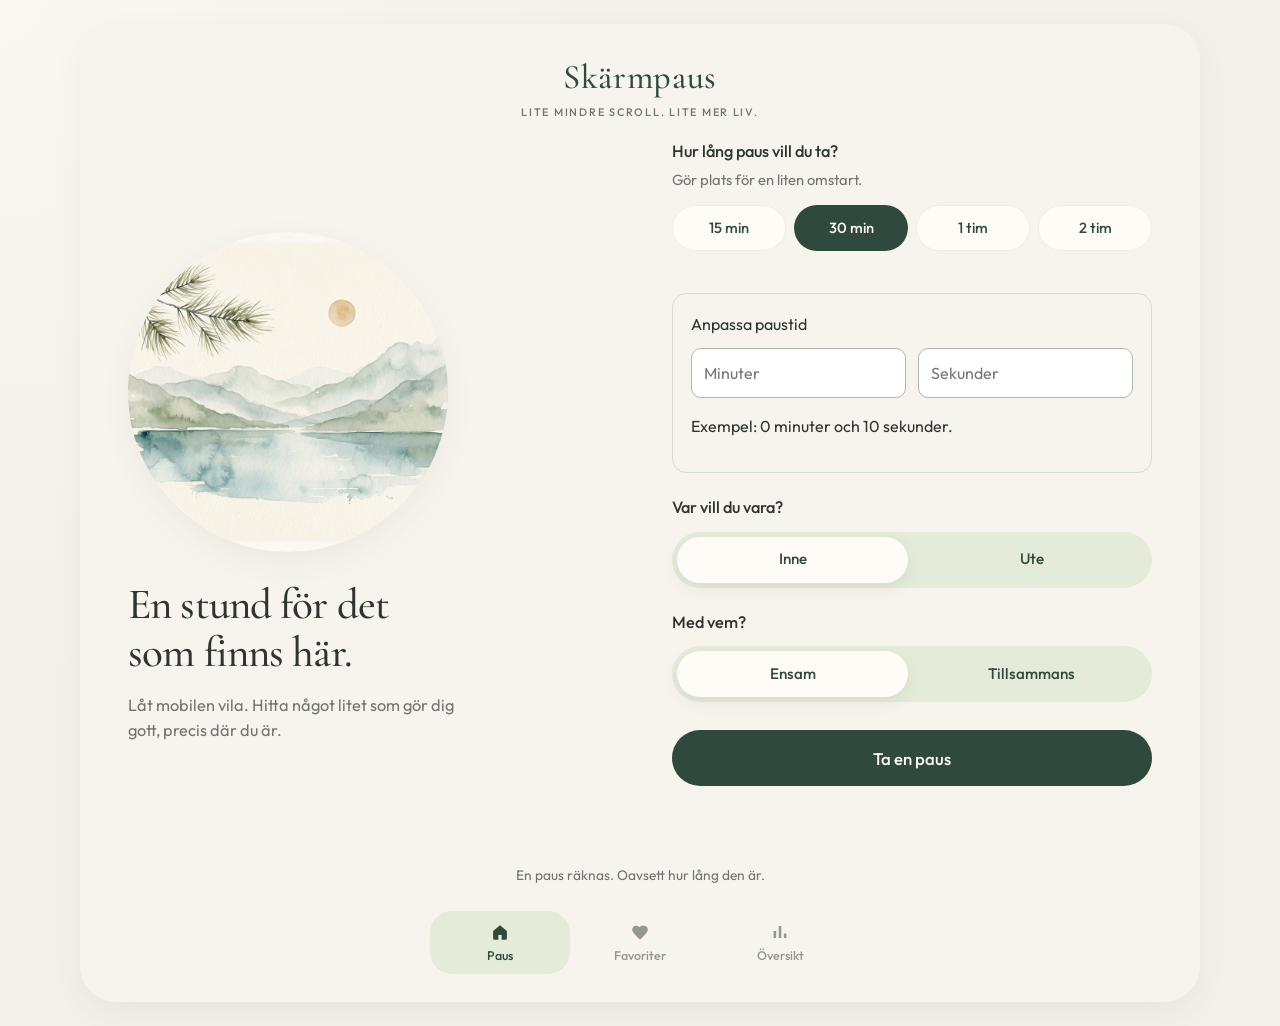
==== index.html @ 6794a079 "Lagt till appikoner och manifest" ====
<!DOCTYPE html>
<html lang="sv">
  <head>
    
    <meta charset="UTF-8" />
    <meta name="viewport" content="width=device-width, initial-scale=1.0" />
    <title>Skärmpaus</title>
    <link rel="preconnect" href="https://fonts.googleapis.com" />
    <link rel="preconnect" href="https://fonts.gstatic.com" crossorigin />
    <link
      href="https://fonts.googleapis.com/css2?family=Cormorant+Garamond:ital,wght@0,400;0,500;0,600&family=Outfit:wght@300;400;500;600&display=swap"
      rel="stylesheet"
    />
    <link rel="stylesheet" href="style.css" />
    <link rel="manifest" href="manifest.json">
    <meta name="theme-color" content="#254b3b">
  </head>
  <body>
    <div class="app">
      <header class="brand">
        <p class="logo">Skärmpaus</p>
        <p class="tagline">Lite mindre scroll. Lite mer liv.</p>
      </header>

      <main class="page">
        <section class="intro" aria-labelledby="hero-heading">
          <div class="hero-frame">
            <img
              class="hero-image"
              src="images/hero-landskap.jpg"
              alt="Akvarellmålning av en tallgren, dimmiga berg och en speglande sjö."
            />
          </div>
          <h1 id="hero-heading">En stund för det som finns här.</h1>
          <p class="lead">
            Låt mobilen vila. Hitta något litet som gör dig gott, precis där du
            är.
          </p>
        </section>

        <form class="setup" id="pause-form">
          <fieldset class="choice">
            <legend>Hur lång paus vill du ta?</legend>
            <p class="choice-hint">Gör plats för en liten omstart.</p>
            <div class="chip-row" role="radiogroup" aria-label="Paustid">
              <label class="chip">
                <input type="radio" name="duration" value="15" />
                <span>15 min</span>
              </label>
              <label class="chip">
                <input type="radio" name="duration" value="30" checked />
                <span>30 min</span>
              </label>
              <label class="chip">
                <input type="radio" name="duration" value="60" />
                <span>1 tim</span>
              </label>
              <label class="chip">
                <input type="radio" name="duration" value="120" />
                <span>2 tim</span>
              </label>
            </div>
          </fieldset>

          <div class="custom-time">
            <label for="custom-minutes">Anpassa paustid</label>
          
            <div class="custom-time-fields">
              <input
                type="number"
                id="custom-minutes"
                min="0"
                max="120"
                placeholder="Minuter"
              >
          
              <input
                type="number"
                id="custom-seconds"
                min="0"
                max="59"
                placeholder="Sekunder"
              >
            </div>
          
            <p>Exempel: 0 minuter och 10 sekunder.</p>
          </div>
          
          <fieldset class="choice">
            <legend>Var vill du vara?</legend>
            <div class="segmented" role="radiogroup" aria-label="Plats">
              <label class="segment">
                <input type="radio" name="place" value="inne" checked />
                <span>Inne</span>
              </label>
              <label class="segment">
                <input type="radio" name="place" value="ute" />
                <span>Ute</span>
              </label>
            </div>
          </fieldset>

          <fieldset class="choice">
            <legend>Med vem?</legend>
            <div class="segmented" role="radiogroup" aria-label="Sällskap">
              <label class="segment">
                <input type="radio" name="company" value="ensam" checked />
                <span>Ensam</span>
              </label>
              <label class="segment">
                <input type="radio" name="company" value="tillsammans" />
                <span>Tillsammans</span>
              </label>
            </div>
          </fieldset>

          <button class="btn-primary" type="submit">Ta en paus</button>
          <p class="form-status" id="form-status" role="status" aria-live="polite"></p>
        </form>

        <p class="footnote">En paus räknas. Oavsett hur lång den är.</p>
      </main>

      <nav class="tabbar" aria-label="Huvudmeny">
        <a class="tab is-active" href="index.html" aria-current="page">
          <svg viewBox="0 0 24 24" aria-hidden="true">
            <path
              d="M4.5 10.8 12 4.5l7.5 6.3V19a1.5 1.5 0 0 1-1.5 1.5h-4.2v-5.1h-3.6V20.5H6A1.5 1.5 0 0 1 4.5 19z"
            />
          </svg>
          Paus
        </a>
        <a class="tab is-disabled" href="#" aria-disabled="true" tabindex="-1">
          <svg viewBox="0 0 24 24" aria-hidden="true">
            <path
              d="M12.8 19.6 12 20.3l-.8-.7C6.4 15.1 3.5 12.5 3.5 9.4A4.3 4.3 0 0 1 8 5.1c1.4 0 2.7.6 3.5 1.7A4.5 4.5 0 0 1 16 5.1a4.3 4.3 0 0 1 4.5 4.3c0 3.1-2.9 5.7-7.7 10.2z"
            />
          </svg>
          Favoriter
        </a>
        <a class="tab is-disabled" href="#" aria-disabled="true" tabindex="-1">
          <svg viewBox="0 0 24 24" aria-hidden="true">
            <path d="M5 18.5V11h2.8v7.5zm5.6 0V5.5H13.4V18.5zm5.6 0v-5H19v5z" />
          </svg>
          Översikt
        </a>
      </nav>
    </div>

    <script src="script.js"></script>
  </body>
</html>
---- style.css ----
:root {
  --bg: #f3f0e8;
  --bg-soft: #f7f4ed;
  --ink: #2c352f;
  --forest: #2f4a3c;
  --forest-hover: #263c32;
  --muted: #6d756e;
  --sage: #e4ebd9;
  --sage-strong: #d7e0cb;
  --white: #fffcf7;
  --line: rgba(47, 74, 60, 0.08);
  --shadow: 0 10px 30px rgba(47, 74, 60, 0.06);
  --serif: "Cormorant Garamond", "Times New Roman", serif;
  --sans: "Outfit", "Segoe UI", sans-serif;
  --radius-pill: 999px;
  --tabbar-height: 84px;
}

*,
*::before,
*::after {
  box-sizing: border-box;
}

html,
body {
  margin: 0;
  min-height: 100%;
}

body {
  font-family: var(--sans);
  background: var(--bg);
  color: var(--ink);
  line-height: 1.5;
}

img {
  max-width: 100%;
  display: block;
}

button,
input {
  font: inherit;
}

.app {
  width: min(100%, 440px);
  min-height: 100svh;
  margin: 0 auto;
  padding: 28px 22px calc(var(--tabbar-height) + 16px);
  display: flex;
  flex-direction: column;
}

.brand {
  text-align: center;
  margin-bottom: 18px;
}

.logo {
  margin: 0;
  font-family: var(--serif);
  font-size: 2.15rem;
  font-weight: 500;
  letter-spacing: 0.02em;
  color: var(--forest);
  line-height: 1;
}

.tagline {
  margin: 10px 0 0;
  font-size: 0.68rem;
  font-weight: 500;
  letter-spacing: 0.16em;
  text-transform: uppercase;
  color: var(--muted);
}

.page {
  display: flex;
  flex-direction: column;
  flex: 1;
}

.intro {
  text-align: center;
}

.hero-frame {
  width: min(86%, 320px);
  aspect-ratio: 1;
  margin: 10px auto 28px;
  border-radius: 50%;
  overflow: hidden;
  background: #ece7dc;
  box-shadow: var(--shadow);
}

.hero-image {
  width: 100%;
  height: 100%;
  object-fit: cover;
  object-position: center 42%;
  transform: scale(1.04);
}

h1 {
  margin: 0 auto;
  max-width: 14ch;
  font-family: var(--serif);
  font-size: clamp(2.15rem, 8vw, 2.7rem);
  font-weight: 500;
  line-height: 1.12;
  letter-spacing: -0.02em;
  color: var(--ink);
}

.lead {
  margin: 16px auto 0;
  max-width: 32ch;
  color: var(--muted);
  font-size: 1.02rem;
  font-weight: 400;
  line-height: 1.55;
}

.setup {
  margin-top: 34px;
  display: grid;
  gap: 22px;
}

.choice {
  margin: 0;
  padding: 0;
  border: 0;
  min-width: 0;
}

.choice legend {
  padding: 0;
  font-size: 1.02rem;
  font-weight: 500;
  color: var(--ink);
}

.choice-hint {
  margin: 6px 0 14px;
  color: var(--muted);
  font-size: 0.92rem;
}

.chip-row,
.segmented {
  display: grid;
  grid-template-columns: repeat(2, minmax(0, 1fr));
  gap: 8px;
}

.chip-row {
  margin-top: 14px;
}

.chip,
.segment {
  position: relative;
  cursor: pointer;
}

.chip input,
.segment input {
  position: absolute;
  inset: 0;
  opacity: 0;
  pointer-events: none;
}

.chip span,
.segment span {
  display: grid;
  place-items: center;
  min-height: 46px;
  padding: 0 10px;
  border-radius: var(--radius-pill);
  text-align: center;
  transition: background 0.2s ease, color 0.2s ease, box-shadow 0.2s ease;
}

.chip span {
  background: var(--white);
  color: var(--forest);
  font-size: 0.92rem;
  font-weight: 500;
  box-shadow: inset 0 0 0 1px var(--line);
}

.chip:hover span {
  background: var(--bg-soft);
}

.chip input:checked + span {
  background: var(--forest);
  color: var(--white);
  box-shadow: none;
}

.segmented {
  margin-top: 12px;
  padding: 5px;
  background: var(--sage);
  border-radius: var(--radius-pill);
}

.segment span {
  color: var(--forest);
  font-size: 0.95rem;
  font-weight: 500;
}

.segment input:checked + span {
  background: var(--white);
  box-shadow: 0 6px 16px rgba(47, 74, 60, 0.08);
}

.chip input:focus-visible + span,
.segment input:focus-visible + span,
.btn-primary:focus-visible,
.tab:focus-visible {
  outline: 2px solid var(--forest);
  outline-offset: 3px;
}

.btn-primary {
  width: 100%;
  min-height: 56px;
  margin-top: 6px;
  border: 0;
  border-radius: var(--radius-pill);
  background: var(--forest);
  color: var(--white);
  font-size: 1.05rem;
  font-weight: 500;
  cursor: pointer;
  transition: background 0.2s ease, transform 0.15s ease;
}

.btn-primary:hover {
  background: var(--forest-hover);
}

.btn-primary:active {
  transform: translateY(1px);
}

.form-status {
  min-height: 1.4em;
  margin: 0;
  text-align: center;
  color: var(--forest);
  font-size: 0.92rem;
}

.footnote {
  margin: 18px 0 0;
  text-align: center;
  color: var(--muted);
  font-size: 0.86rem;
}

.tabbar {
  position: fixed;
  left: 50%;
  bottom: 0;
  z-index: 10;
  width: min(100%, 440px);
  transform: translateX(-50%);
  display: grid;
  grid-template-columns: repeat(3, 1fr);
  align-items: end;
  padding: 8px 18px 18px;
  background: linear-gradient(180deg, rgba(243, 240, 232, 0) 0%, var(--bg) 28%);
}

.tab {
  display: grid;
  justify-items: center;
  gap: 4px;
  padding: 10px 8px 8px;
  border-radius: 22px;
  color: var(--muted);
  text-decoration: none;
  font-size: 0.78rem;
  font-weight: 500;
}

.tab svg {
  width: 22px;
  height: 22px;
  fill: currentColor;
}

.tab.is-active {
  color: var(--forest);
  background: var(--sage);
}

.tab.is-disabled {
  opacity: 0.72;
  pointer-events: none;
}

@media (min-width: 480px) {
  .chip-row {
    grid-template-columns: repeat(4, minmax(0, 1fr));
  }
}

@media (min-width: 900px) {
  body {
    background:
      radial-gradient(circle at top left, #fbf8f1 0%, transparent 42%),
      var(--bg);
  }

  .app {
    width: min(1120px, calc(100% - 64px));
    min-height: auto;
    margin: 24px auto;
    padding: 36px 48px 28px;
    background: var(--bg-soft);
    border-radius: 36px;
    box-shadow: var(--shadow);
  }

  .page {
    display: grid;
    grid-template-columns: 1fr 1fr;
    gap: 28px 64px;
    align-items: center;
  }

  .intro {
    text-align: left;
  }

  .hero-frame {
    margin: 8px 0 28px;
  }

  h1,
  .lead {
    margin-left: 0;
  }

  .setup {
    margin-top: 0;
  }

  .footnote {
    grid-column: 1 / -1;
    margin-top: 8px;
  }

  .tabbar {
    position: static;
    width: 100%;
    max-width: 420px;
    margin: 18px auto 0;
    transform: none;
    padding: 8px 0 0;
    background: none;
  }
  
}

.custom-time {
  margin-top: 20px;
  padding: 18px;
  border: 1px solid #d6ddd5;
  border-radius: 14px;
}

.custom-time-fields {
  display: flex;
  gap: 12px;
  margin-top: 12px;
}

.custom-time-fields input {
  width: 50%;
  padding: 12px;
  border: 1px solid #aab9ae;
  border-radius: 10px;
  font-size: 16px;
}

.custom-time-fields input:focus {
  outline: 2px solid #254b3b;
}
/* Centrera rubriken på pausklockan */
.timer-page h1 {
  text-align: center;
  width: 100%;
  margin-left: auto;
  margin-right: auto;
}
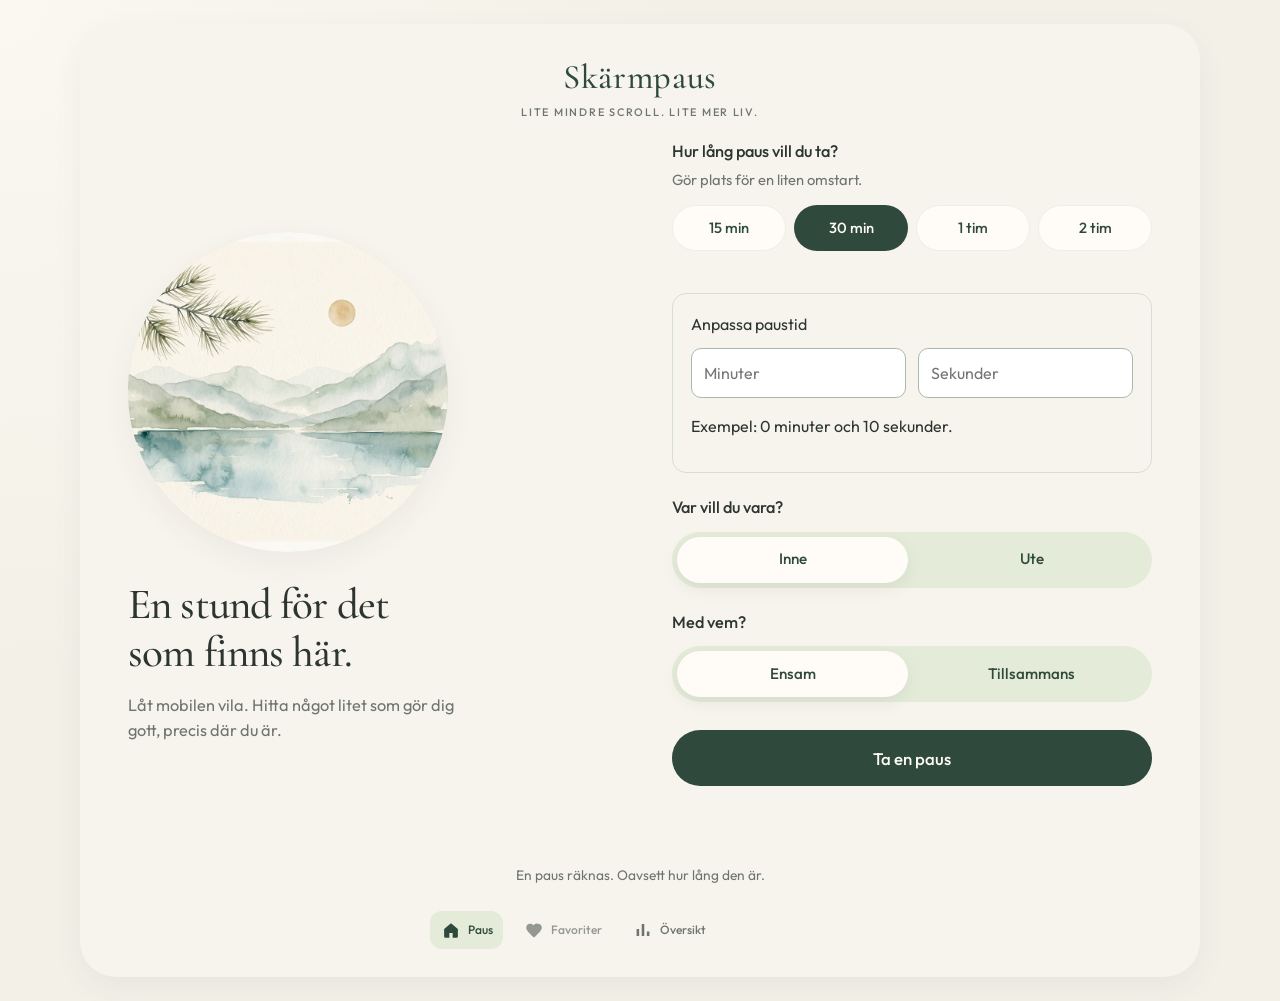
==== commit d276b6ab: "Uppdaterad statistik och navigering i Skärmpaus" ====
--- a/index.html
+++ b/index.html
@@ -138,7 +138,7 @@
           </svg>
           Favoriter
         </a>
-        <a class="tab is-disabled" href="#" aria-disabled="true" tabindex="-1">
+        <a class="tab" href="oversikt.html">
           <svg viewBox="0 0 24 24" aria-hidden="true">
             <path d="M5 18.5V11h2.8v7.5zm5.6 0V5.5H13.4V18.5zm5.6 0v-5H19v5z" />
           </svg>
--- a/style.css
+++ b/style.css
@@ -35,6 +35,23 @@
   line-height: 1.5;
 }
 
+.back-home {
+  display: inline-flex;
+  align-items: center;
+  margin: 20px;
+  padding: 10px 16px;
+  background: #e4ecdf;
+  color: #254b3b;
+  border-radius: 12px;
+  text-decoration: none;
+  font-size: 14px;
+  font-weight: 600;
+}
+
+.back-home:hover {
+  background: #d4e2ce;
+}
+
 img {
   max-width: 100%;
   display: block;
@@ -271,27 +288,31 @@
 
 .tabbar {
   position: fixed;
-  left: 50%;
-  bottom: 0;
-  z-index: 10;
-  width: min(100%, 440px);
-  transform: translateX(-50%);
-  display: grid;
-  grid-template-columns: repeat(3, 1fr);
-  align-items: end;
-  padding: 8px 18px 18px;
-  background: linear-gradient(180deg, rgba(243, 240, 232, 0) 0%, var(--bg) 28%);
+  top: 20px;
+  left: 20px;
+  right: auto;
+  bottom: auto;
+  width: auto;
+  transform: none;
+  display: flex;
+  align-items: center;
+  gap: 10px;
+  padding: 8px;
+  z-index: 1000;
+  background: var(--bg);
+  border-radius: 18px;
 }
 
 .tab {
-  display: grid;
-  justify-items: center;
-  gap: 4px;
-  padding: 10px 8px 8px;
-  border-radius: 22px;
+  display: flex;
+  align-items: center;
+  justify-content: center;
+  gap: 6px;
+  padding: 8px 10px;
+  border-radius: 12px;
   color: var(--muted);
   text-decoration: none;
-  font-size: 0.78rem;
+  font-size: 0.75rem;
   font-weight: 500;
 }
 
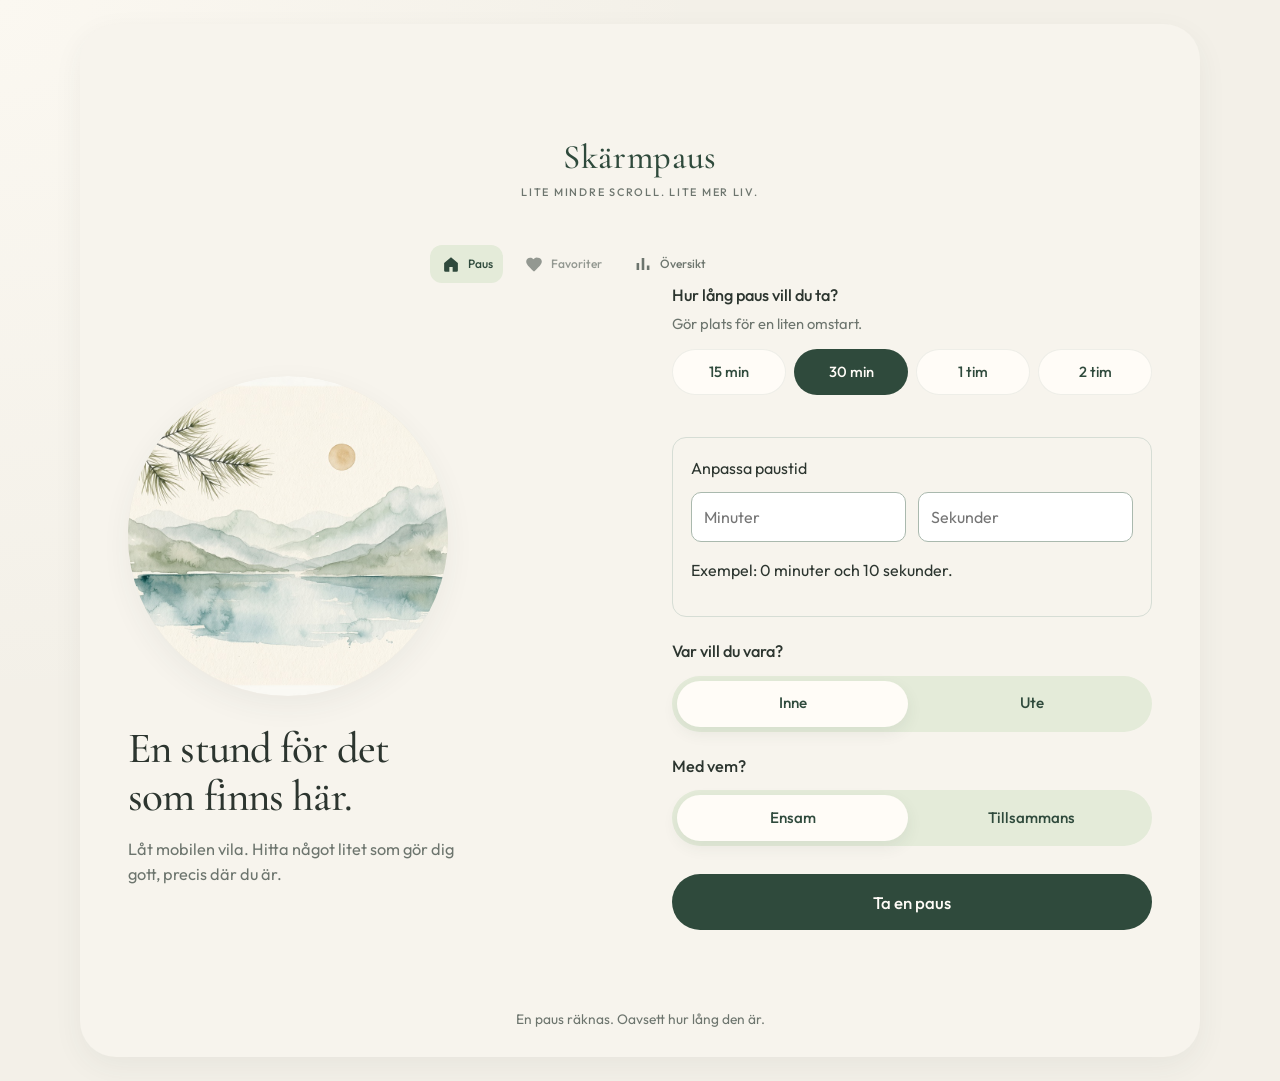
==== commit e1a32896: "flyttat flikarna under rubriken skärmpaus" ====
--- a/index.html
+++ b/index.html
@@ -22,6 +22,31 @@
         <p class="tagline">Lite mindre scroll. Lite mer liv.</p>
       </header>
 
+      <nav class="tabbar" aria-label="Huvudmeny">
+        <a class="tab is-active" href="index.html" aria-current="page">
+          <svg viewBox="0 0 24 24" aria-hidden="true">
+            <path
+              d="M4.5 10.8 12 4.5l7.5 6.3V19a1.5 1.5 0 0 1-1.5 1.5h-4.2v-5.1h-3.6V20.5H6A1.5 1.5 0 0 1 4.5 19z"
+            />
+          </svg>
+          Paus
+        </a>
+        <a class="tab is-disabled" href="#" aria-disabled="true" tabindex="-1">
+          <svg viewBox="0 0 24 24" aria-hidden="true">
+            <path
+              d="M12.8 19.6 12 20.3l-.8-.7C6.4 15.1 3.5 12.5 3.5 9.4A4.3 4.3 0 0 1 8 5.1c1.4 0 2.7.6 3.5 1.7A4.5 4.5 0 0 1 16 5.1a4.3 4.3 0 0 1 4.5 4.3c0 3.1-2.9 5.7-7.7 10.2z"
+            />
+          </svg>
+          Favoriter
+        </a>
+        <a class="tab" href="oversikt.html">
+          <svg viewBox="0 0 24 24" aria-hidden="true">
+            <path d="M5 18.5V11h2.8v7.5zm5.6 0V5.5H13.4V18.5zm5.6 0v-5H19v5z" />
+          </svg>
+          Översikt
+        </a>
+      </nav>
+      
       <main class="page">
         <section class="intro" aria-labelledby="hero-heading">
           <div class="hero-frame">
@@ -121,30 +146,7 @@
         <p class="footnote">En paus räknas. Oavsett hur lång den är.</p>
       </main>
 
-      <nav class="tabbar" aria-label="Huvudmeny">
-        <a class="tab is-active" href="index.html" aria-current="page">
-          <svg viewBox="0 0 24 24" aria-hidden="true">
-            <path
-              d="M4.5 10.8 12 4.5l7.5 6.3V19a1.5 1.5 0 0 1-1.5 1.5h-4.2v-5.1h-3.6V20.5H6A1.5 1.5 0 0 1 4.5 19z"
-            />
-          </svg>
-          Paus
-        </a>
-        <a class="tab is-disabled" href="#" aria-disabled="true" tabindex="-1">
-          <svg viewBox="0 0 24 24" aria-hidden="true">
-            <path
-              d="M12.8 19.6 12 20.3l-.8-.7C6.4 15.1 3.5 12.5 3.5 9.4A4.3 4.3 0 0 1 8 5.1c1.4 0 2.7.6 3.5 1.7A4.5 4.5 0 0 1 16 5.1a4.3 4.3 0 0 1 4.5 4.3c0 3.1-2.9 5.7-7.7 10.2z"
-            />
-          </svg>
-          Favoriter
-        </a>
-        <a class="tab" href="oversikt.html">
-          <svg viewBox="0 0 24 24" aria-hidden="true">
-            <path d="M5 18.5V11h2.8v7.5zm5.6 0V5.5H13.4V18.5zm5.6 0v-5H19v5z" />
-          </svg>
-          Översikt
-        </a>
-      </nav>
+     
     </div>
 
     <script src="script.js"></script>
--- a/style.css
+++ b/style.css
@@ -74,6 +74,9 @@
 .brand {
   text-align: center;
   margin-bottom: 18px;
+  position: relative;
+  z-index: 2;
+  padding-top: 80px;
 }
 
 .logo {
@@ -426,4 +429,24 @@
   width: 100%;
   margin-left: auto;
   margin-right: auto;
+}
+
+
+@media (max-width: 600px) {
+  .app {
+    padding-top: 24px;
+  }
+
+  .tabbar {
+    position: static !important;
+    top: auto !important;
+    bottom: auto !important;
+    transform: none !important;
+    width: 100%;
+    margin-top: 20px;
+  }
+
+  .brand {
+    padding-top: 0;
+  }
 }
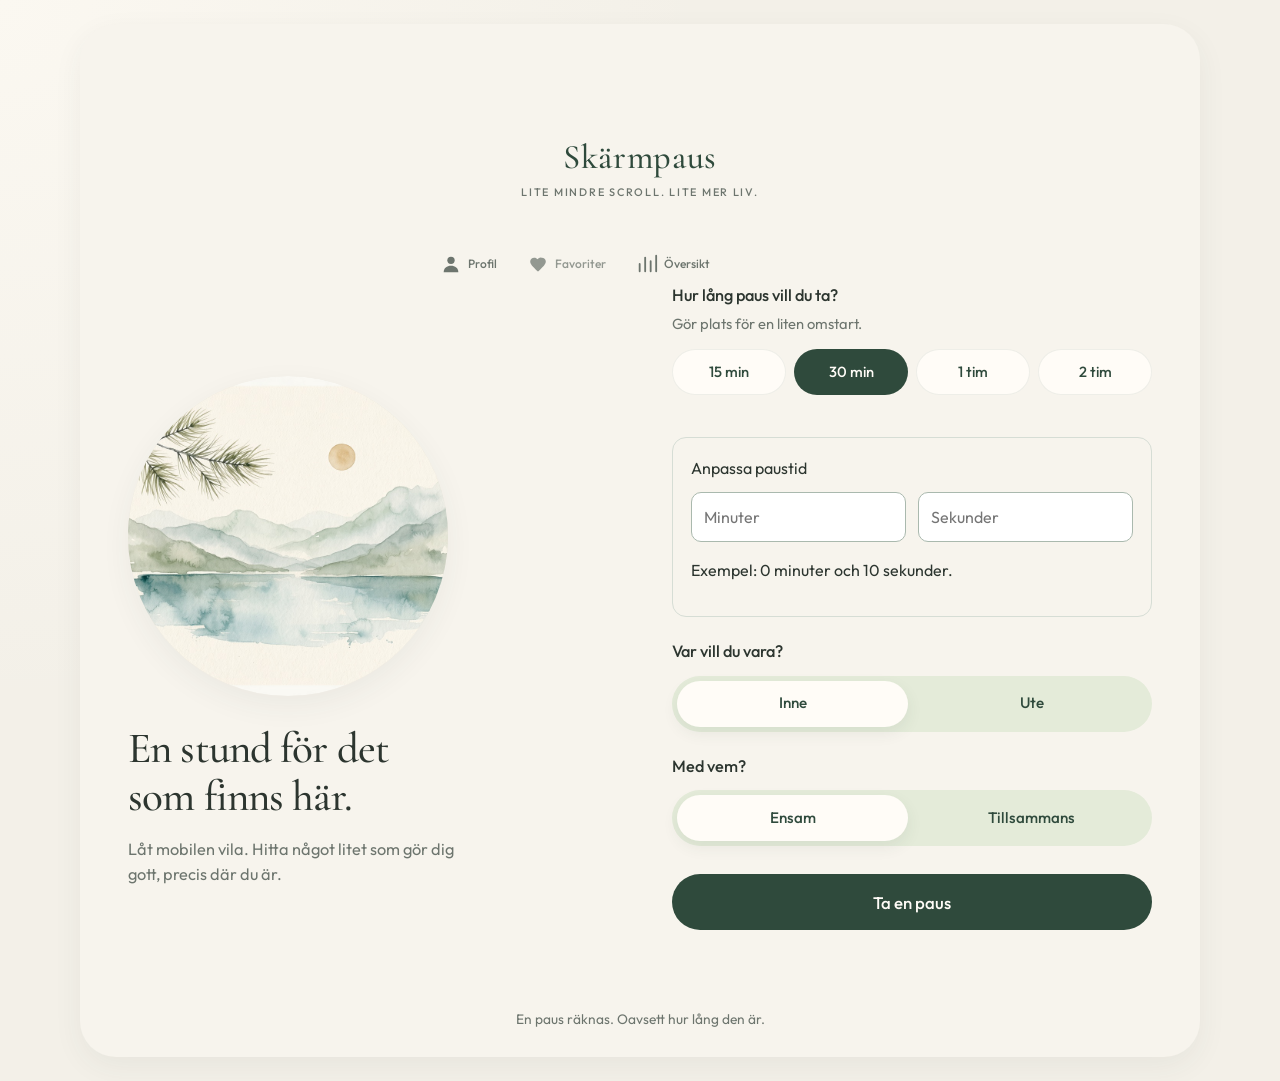
==== commit 928d78af: "lagt till profil och uppdaterat navigeringen" ====
--- a/index.html
+++ b/index.html
@@ -22,15 +22,17 @@
         <p class="tagline">Lite mindre scroll. Lite mer liv.</p>
       </header>
 
-      <nav class="tabbar" aria-label="Huvudmeny">
-        <a class="tab is-active" href="index.html" aria-current="page">
-          <svg viewBox="0 0 24 24" aria-hidden="true">
-            <path
-              d="M4.5 10.8 12 4.5l7.5 6.3V19a1.5 1.5 0 0 1-1.5 1.5h-4.2v-5.1h-3.6V20.5H6A1.5 1.5 0 0 1 4.5 19z"
-            />
-          </svg>
-          Paus
-        </a>
+ 
+<nav class="tabbar" aria-label="Huvudmeny">
+     
+<a class="tab" href="profil.html">
+  <svg viewBox="0 0 24 24" aria-hidden="true">
+    <circle cx="12" cy="8" r="4"></circle>
+    <path d="M4 21c0-4.5 3.5-7 8-7s8 2.5 8 7"></path>
+  </svg>
+  Profil
+</a>
+
         <a class="tab is-disabled" href="#" aria-disabled="true" tabindex="-1">
           <svg viewBox="0 0 24 24" aria-hidden="true">
             <path
@@ -40,9 +42,15 @@
           Favoriter
         </a>
         <a class="tab" href="oversikt.html">
-          <svg viewBox="0 0 24 24" aria-hidden="true">
-            <path d="M5 18.5V11h2.8v7.5zm5.6 0V5.5H13.4V18.5zm5.6 0v-5H19v5z" />
-          </svg>
+          
+<svg viewBox="0 0 24 24"
+aria-hidden="true"
+fill="none"
+stroke="currentColor"
+stroke-width="2"
+stroke-linecap="round">
+<path d="M4 20V12M10 20V5M16 20V9M22 20V3"></path>
+</svg>
           Översikt
         </a>
       </nav>
--- a/style.css
+++ b/style.css
@@ -449,4 +449,86 @@
   .brand {
     padding-top: 0;
   }
-}+}
+
+/* MIN PROFIL */
+
+.profil-page {
+  width: 100%;
+  padding: 24px 0;
+  text-align: center;
+}
+
+.profil-page h1 {
+  font-size: 2rem;
+  color: #254b3b;
+  margin-bottom: 8px;
+}
+
+.profil-page > p {
+  color: #69766e;
+  margin-bottom: 28px;
+}
+
+.profil-card {
+  background: #ffffff;
+  border-radius: 24px;
+  padding: 28px 22px;
+  text-align: left;
+  box-shadow: 0 8px 24px rgba(0, 0, 0, 0.04);
+}
+
+.profil-avatar {
+  width: 90px;
+  height: 90px;
+  border-radius: 50%;
+  background: #e1ebdd;
+  display: flex;
+  align-items: center;
+  justify-content: center;
+  font-size: 42px;
+  margin: 0 auto 24px;
+}
+
+.profil-card h2 {
+  text-align: center;
+  margin-bottom: 24px;
+  color: #254b3b;
+}
+
+.profil-card label {
+  display: block;
+  margin: 18px 0 8px;
+  font-weight: 600;
+  color: #254b3b;
+}
+
+.profil-card input,
+.profil-card select {
+  width: 100%;
+  padding: 14px;
+  border: 1px solid #ccd8cc;
+  border-radius: 12px;
+  background: #fafbf8;
+  font: inherit;
+  box-sizing: border-box;
+}
+
+#spara-profil {
+  width: 100%;
+  padding: 16px;
+  margin-top: 28px;
+  background: #254b3b;
+  color: white;
+  border: none;
+  border-radius: 30px;
+  font: inherit;
+  font-weight: 600;
+  cursor: pointer;
+}
+
+#profil-meddelande {
+  text-align: center;
+  color: #254b3b;
+  margin-top: 12px;
+}
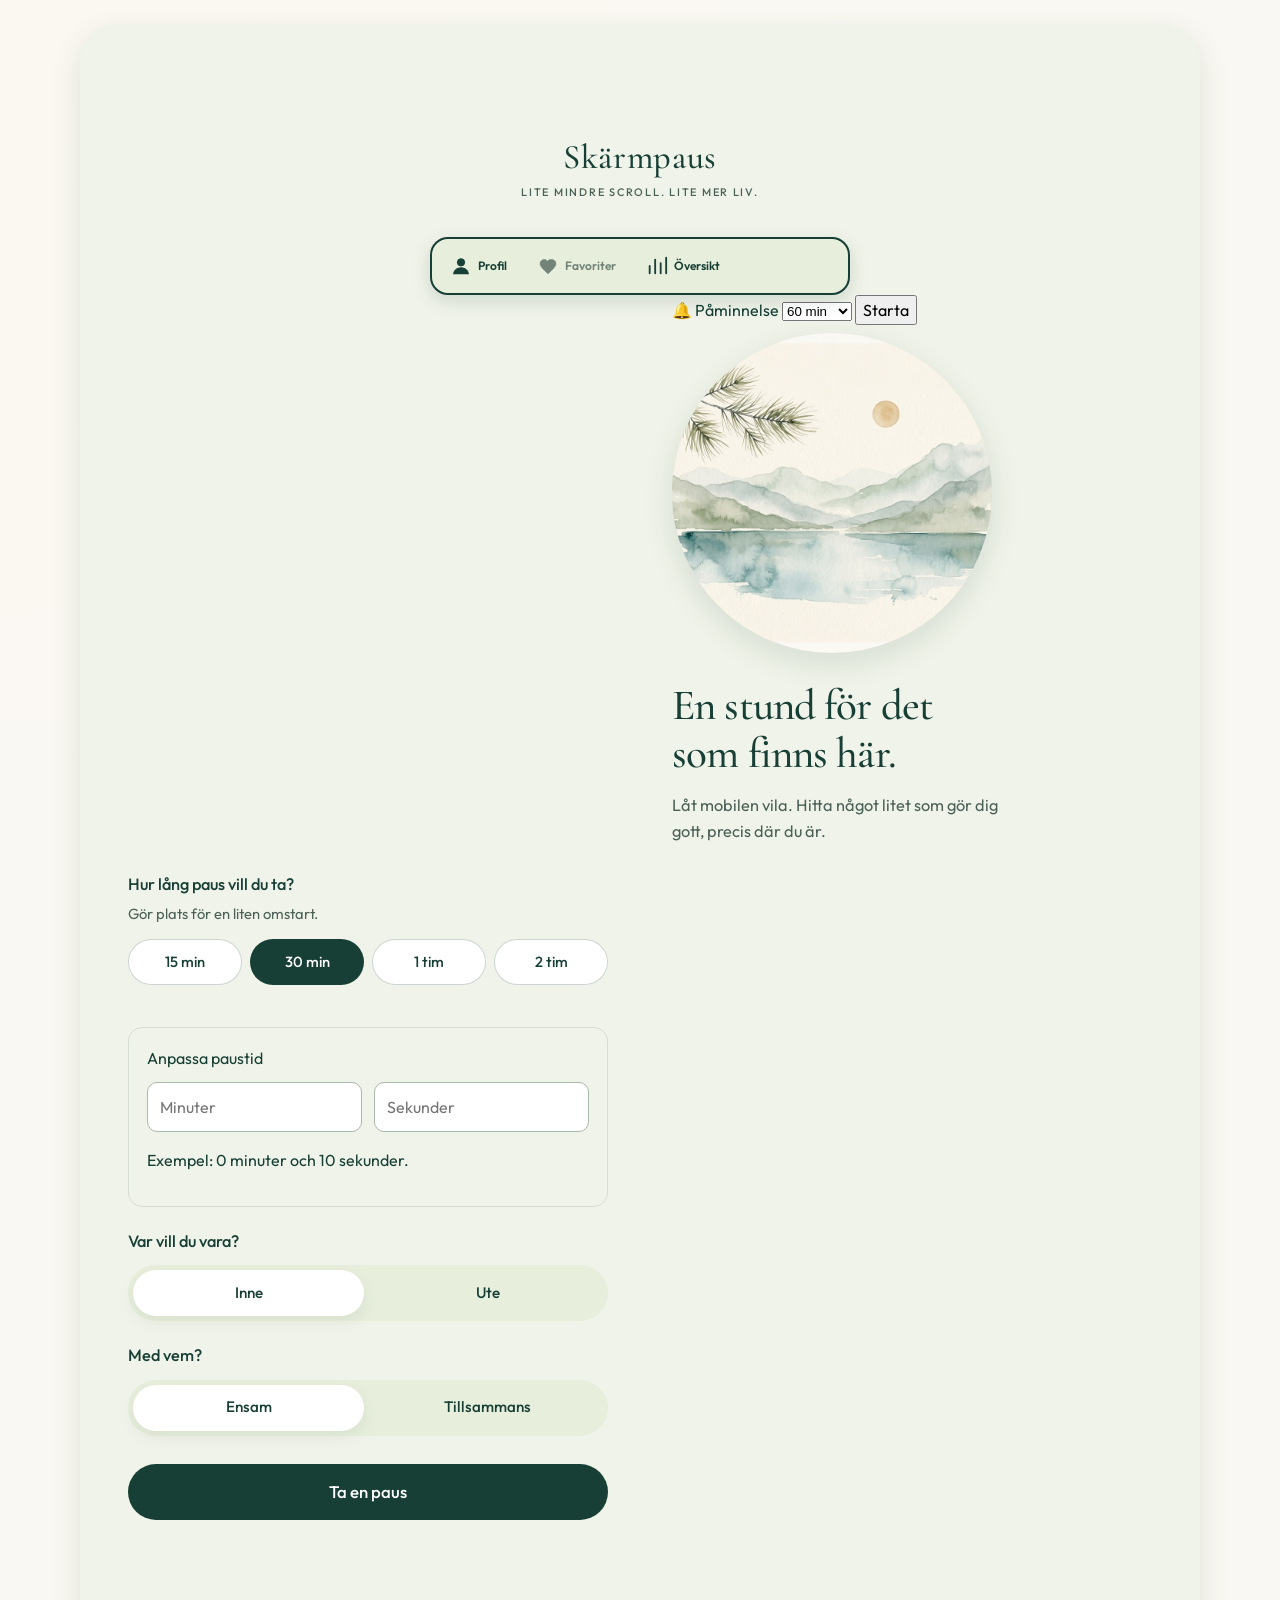
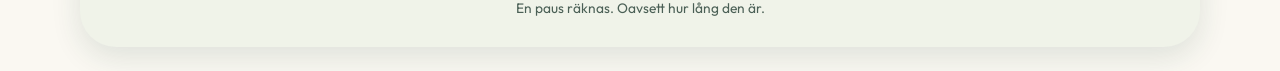
==== commit 893aa670: "uppdaterad profil, färg och mobilnavgering" ====
--- a/index.html
+++ b/index.html
@@ -20,6 +20,7 @@
       <header class="brand">
         <p class="logo">Skärmpaus</p>
         <p class="tagline">Lite mindre scroll. Lite mer liv.</p>
+        <p class="user-greeting" id="user-greeting" hidden></p>
       </header>
 
  
@@ -56,7 +57,36 @@
       </nav>
       
       <main class="page">
+
+  <button type="button" id="stop-reminder"
+          hidden>
+    Stoppa påminnelse
+  </button>
+
+  <p id="reminder-status" role="status"></p>
+</section>
+
         <section class="intro" aria-labelledby="hero-heading">
+            
+<div class="reminder-mini">
+  <label for="reminder-time">🔔 Påminnelse</label>
+
+  <select id="reminder-time">
+    <option value="15">15 min</option>
+    <option value="30">30 min</option>
+    <option value="60" selected>60 min</option>
+    <option value="90">90 min</option>
+    <option value="120">120 min</option>
+  </select>
+
+  <button
+    type="button"
+    id="start-reminder"
+    class="reminder-start">
+    Starta
+  </button>
+          </div>
+          
           <div class="hero-frame">
             <img
               class="hero-image"
@@ -158,5 +188,7 @@
     </div>
 
     <script src="script.js"></script>
+    <script src="paminnelse.js"></script>
+
   </body>
 </html>
--- a/style.css
+++ b/style.css
@@ -1,20 +1,22 @@
 :root {
-  --bg: #f3f0e8;
-  --bg-soft: #f7f4ed;
-  --ink: #2c352f;
-  --forest: #2f4a3c;
-  --forest-hover: #263c32;
-  --muted: #6d756e;
-  --sage: #e4ebd9;
-  --sage-strong: #d7e0cb;
-  --white: #fffcf7;
-  --line: rgba(47, 74, 60, 0.08);
-  --shadow: 0 10px 30px rgba(47, 74, 60, 0.06);
+  --bg: #FAF8F2;
+  --bg-soft: #F0F3E9;
+  --ink: #173F35;
+  --forest: #173F35;
+  --forest-hover: #2D6651;
+  --muted: #4B6056;
+  --sage: #E7EEDC;
+  --sage-strong: #D1DFC5;
+  --white: #FFFFFF;
+  --line: rgba(23, 63, 53, 0.22);
+  --shadow: 0 10px 30px rgba(23, 63, 53, 0.12);
+
   --serif: "Cormorant Garamond", "Times New Roman", serif;
   --sans: "Outfit", "Segoe UI", sans-serif;
   --radius-pill: 999px;
   --tabbar-height: 84px;
 }
+
 
 *,
 *::before,
@@ -532,3 +534,82 @@
   color: #254b3b;
   margin-top: 12px;
 }
+
+/* Alternativ B – tydliga ljusa flikar */
+.tabbar {
+  background: #E7EEDC;
+  border: 2px solid #173F35;
+  border-radius: 18px;
+  padding: 8px;
+  box-shadow: 0 6px 18px rgba(23, 63, 53, 0.15);
+}
+
+.tabbar .tab {
+  color: #173F35;
+  border-radius: 12px;
+  font-weight: 600;
+}
+
+.tabbar .tab svg {
+  stroke: currentColor;
+}
+
+.tabbar .tab.is-active,
+.tabbar .tab[aria-current="page"] {
+  background: #173F35;
+  color: #FFFFFF;
+}
+
+.tabbar .tab.is-disabled {
+  color: #4B6056;
+  opacity: 0.75;
+}
+
+/* Mobil – fast navigering längst ner */
+@media (max-width: 600px) {
+  .tabbar {
+    position: fixed !important;
+    top: auto !important;
+    bottom: 0 !important;
+    left: 0 !important;
+    right: 0 !important;
+
+    width: 100%;
+    max-width: none;
+    margin: 0;
+    transform: none !important;
+
+    display: flex;
+    justify-content: space-around;
+    align-items: center;
+    gap: 4px;
+
+    padding: 10px 8px
+      calc(10px + env(safe-area-inset-bottom));
+
+    background: #E7EEDC;
+    border: 2px solid #173F35;
+    border-radius: 18px 18px 0 0;
+    box-shadow: 0 -4px 18px rgba(23, 63, 53, 0.15);
+    z-index: 1000;
+  }
+
+  .tabbar .tab {
+    flex: 1;
+    min-width: 0;
+    flex-direction: column;
+    gap: 4px;
+    padding: 8px 4px;
+    font-size: 12px;
+    text-align: center;
+  }
+
+  .tabbar .tab svg {
+    width: 22px;
+    height: 22px;
+  }
+
+  .app {
+    padding-bottom: calc(115px + env(safe-area-inset-bottom));
+  }
+}
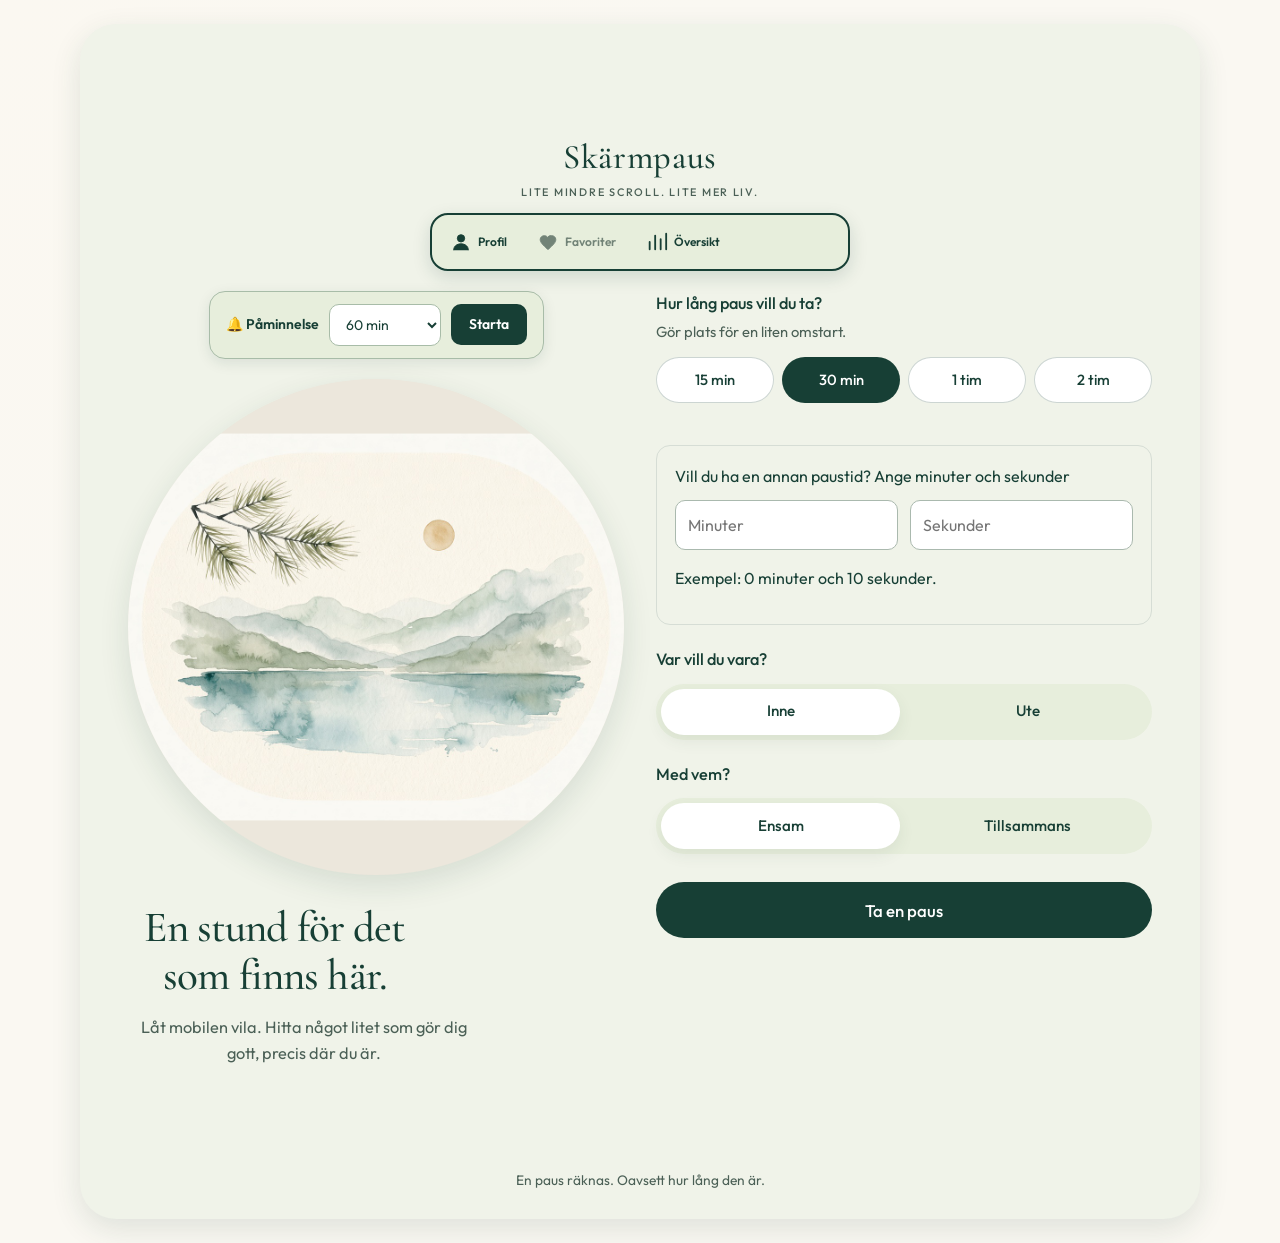
==== commit 8c5cebd6: "Förbättrad design och påminnelse" ====
--- a/index.html
+++ b/index.html
@@ -64,7 +64,7 @@
   </button>
 
   <p id="reminder-status" role="status"></p>
-</section>
+
 
         <section class="intro" aria-labelledby="hero-heading">
             
@@ -126,7 +126,7 @@
           </fieldset>
 
           <div class="custom-time">
-            <label for="custom-minutes">Anpassa paustid</label>
+            <label for="custom-minutes"> Vill du ha en annan paustid? Ange minuter och sekunder</label>
           
             <div class="custom-time-fields">
               <input
--- a/style.css
+++ b/style.css
@@ -613,3 +613,117 @@
     padding-bottom: calc(115px + env(safe-area-inset-bottom));
   }
 }
+
+/* Centrera illustrationen på datorn */
+@media (min-width: 900px) {
+  .hero-frame {
+    width: 100%;
+    display: flex;
+    justify-content: center;
+    align-items: center;
+    margin-left: auto;
+    margin-right: auto;
+  }
+
+  .hero-frame img {
+    display: block;
+    max-width: 100%;
+    height: auto;
+    margin: 0 auto;
+  }
+}
+
+/* Dator – bild till vänster, inställningar till höger */
+@media (min-width: 900px) {
+  .page {
+    display: grid;
+    grid-template-columns: minmax(0, 1fr) minmax(0, 1fr);
+    gap: 32px;
+    align-items: start;
+  }
+
+  .page > .intro {
+    grid-column: 1;
+    grid-row: 1;
+    width: 100%;
+    text-align: center;
+  }
+
+  .page > .setup {
+    grid-column: 2;
+    grid-row: 1;
+    width: 100%;
+  }
+
+  .intro .hero-frame {
+    margin: 16px auto 28px;
+  }
+}
+
+/* Dator – flikar närmare rubriken */
+@media (min-width: 900px) {
+  .brand {
+    margin-bottom: 8px;
+  }
+
+  .tabbar {
+    margin-top: 4px;
+    margin-bottom: 20px;
+  }
+}
+
+/* Kompakt och tydlig påminnelse */
+.reminder-mini {
+  display: flex;
+  align-items: center;
+  justify-content: center;
+  flex-wrap: wrap;
+  gap: 10px;
+  width: fit-content;
+  max-width: 100%;
+  margin: 0 auto 20px;
+  padding: 12px 16px;
+  background: #E7EEDC;
+  border: 1px solid #A8BCA8;
+  border-radius: 16px;
+  box-shadow: 0 4px 14px rgba(23, 63, 53, 0.10);
+}
+
+.reminder-mini label {
+  color: #173F35;
+  font-size: 14px;
+  font-weight: 600;
+}
+
+.reminder-mini select {
+  padding: 10px 30px 10px 12px;
+  background: #FFFFFF;
+  color: #173F35;
+  border: 1px solid #A8BCA8;
+  border-radius: 10px;
+  font: inherit;
+  font-size: 14px;
+  cursor: pointer;
+}
+
+.reminder-mini button {
+  padding: 10px 18px;
+  background: #173F35;
+  color: #FFFFFF;
+  border: none;
+  border-radius: 10px;
+  font: inherit;
+  font-size: 14px;
+  font-weight: 600;
+  cursor: pointer;
+}
+
+.reminder-mini button:hover {
+  background: #2D6651;
+}
+
+.reminder-mini select:focus-visible,
+.reminder-mini button:focus-visible {
+  outline: 3px solid #2D6651;
+  outline-offset: 3px;
+}
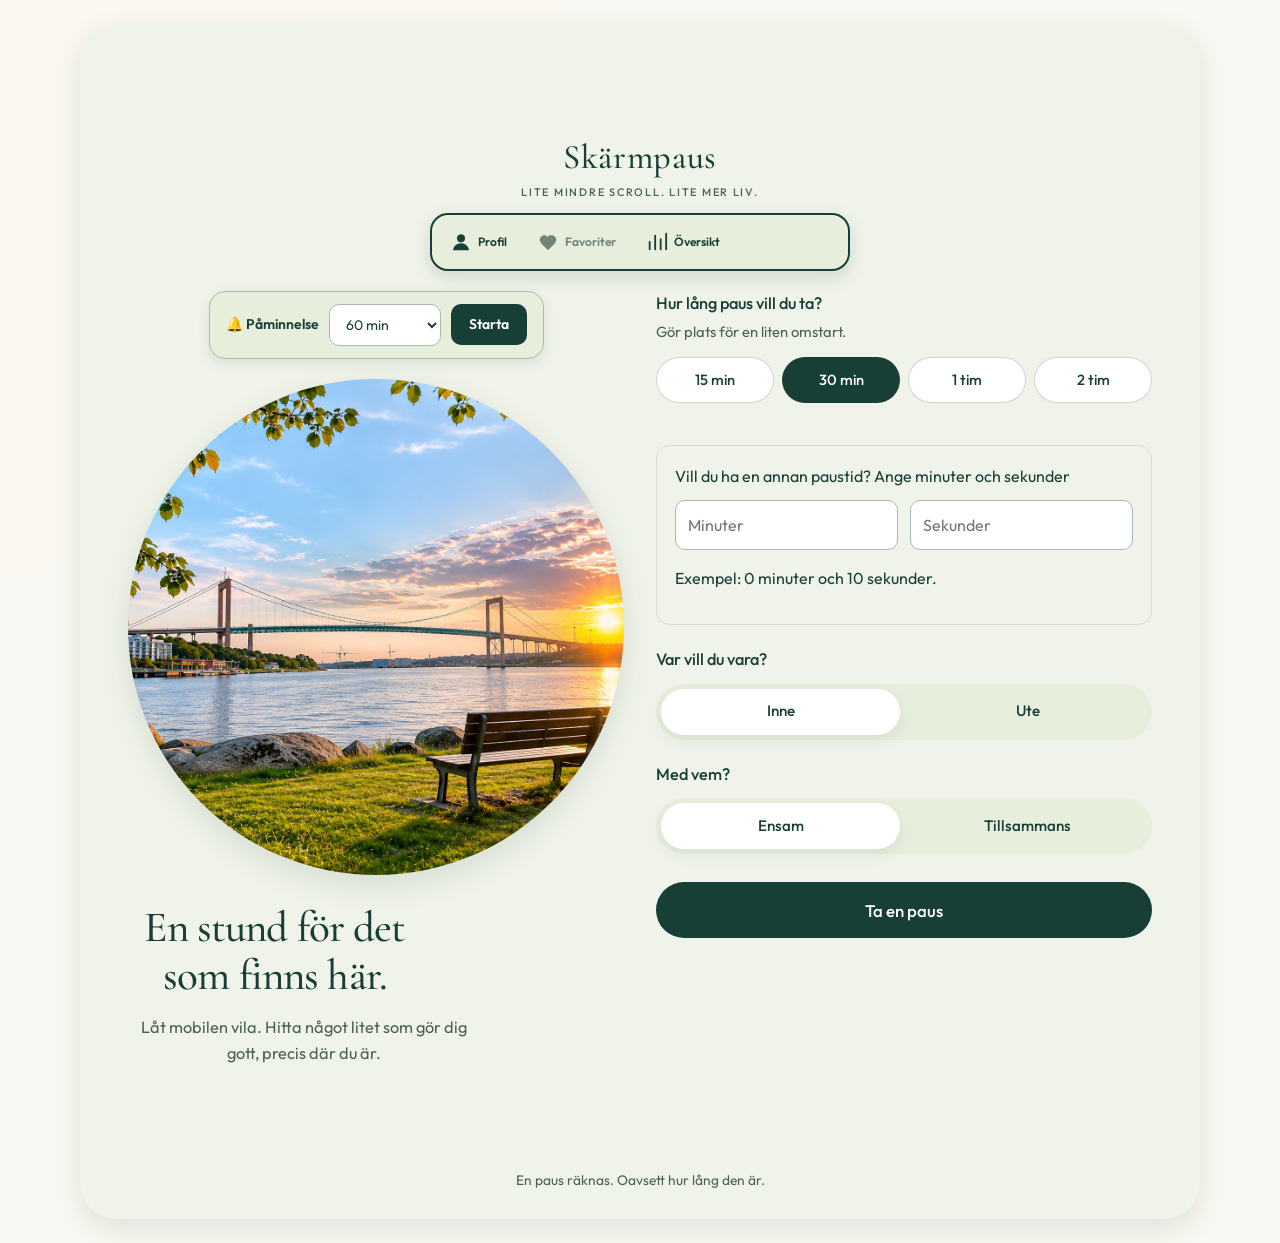
==== commit 0b015c4b: "bytte bild" ====
--- a/index.html
+++ b/index.html
@@ -89,10 +89,10 @@
           
           <div class="hero-frame">
             <img
-              class="hero-image"
-              src="images/hero-landskap.jpg"
-              alt="Akvarellmålning av en tallgren, dimmiga berg och en speglande sjö."
-            />
+  class="hero-image"
+  src="images/goteborg-alvsborgsbron.png"
+  alt="Älvsborgsbron i Göteborg vid solnedgången"
+/>
           </div>
           <h1 id="hero-heading">En stund för det som finns här.</h1>
           <p class="lead">
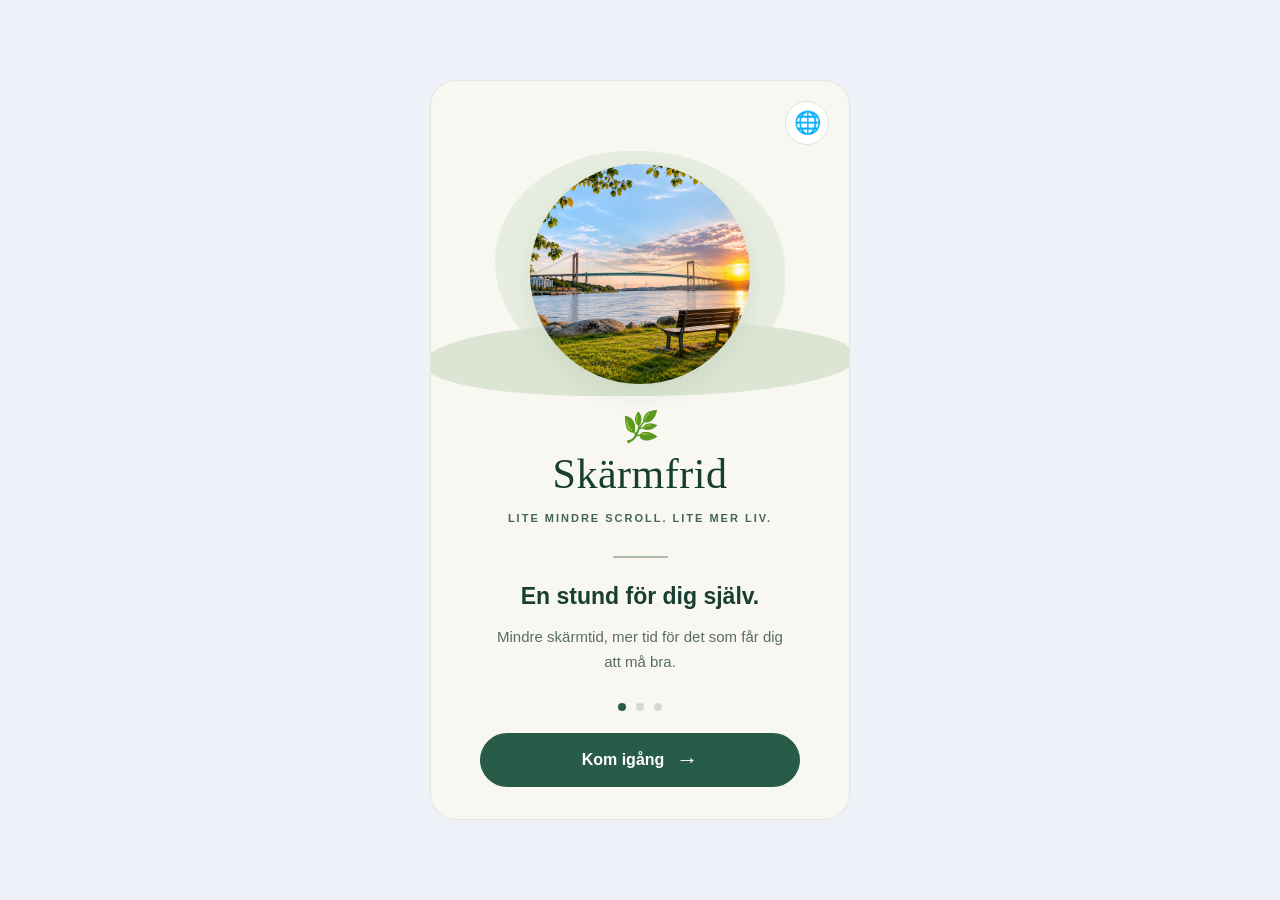
==== commit 912e5a3a: "nyStartsida ocg uppdaterat andra sidor" ====
--- a/index.html
+++ b/index.html
@@ -1,194 +1,424 @@
+
 <!DOCTYPE html>
 <html lang="sv">
-  <head>
-    
-    <meta charset="UTF-8" />
-    <meta name="viewport" content="width=device-width, initial-scale=1.0" />
-    <title>Skärmpaus</title>
-    <link rel="preconnect" href="https://fonts.googleapis.com" />
-    <link rel="preconnect" href="https://fonts.gstatic.com" crossorigin />
-    <link
-      href="https://fonts.googleapis.com/css2?family=Cormorant+Garamond:ital,wght@0,400;0,500;0,600&family=Outfit:wght@300;400;500;600&display=swap"
-      rel="stylesheet"
-    />
-    <link rel="stylesheet" href="style.css" />
-    <link rel="manifest" href="manifest.json">
-    <meta name="theme-color" content="#254b3b">
-  </head>
-  <body>
-    <div class="app">
-      <header class="brand">
-        <p class="logo">Skärmpaus</p>
-        <p class="tagline">Lite mindre scroll. Lite mer liv.</p>
-        <p class="user-greeting" id="user-greeting" hidden></p>
-      </header>
-
- 
-<nav class="tabbar" aria-label="Huvudmeny">
-     
-<a class="tab" href="profil.html">
-  <svg viewBox="0 0 24 24" aria-hidden="true">
-    <circle cx="12" cy="8" r="4"></circle>
-    <path d="M4 21c0-4.5 3.5-7 8-7s8 2.5 8 7"></path>
-  </svg>
-  Profil
-</a>
-
-        <a class="tab is-disabled" href="#" aria-disabled="true" tabindex="-1">
-          <svg viewBox="0 0 24 24" aria-hidden="true">
-            <path
-              d="M12.8 19.6 12 20.3l-.8-.7C6.4 15.1 3.5 12.5 3.5 9.4A4.3 4.3 0 0 1 8 5.1c1.4 0 2.7.6 3.5 1.7A4.5 4.5 0 0 1 16 5.1a4.3 4.3 0 0 1 4.5 4.3c0 3.1-2.9 5.7-7.7 10.2z"
-            />
-          </svg>
-          Favoriter
-        </a>
-        <a class="tab" href="oversikt.html">
-          
-<svg viewBox="0 0 24 24"
-aria-hidden="true"
-fill="none"
-stroke="currentColor"
-stroke-width="2"
-stroke-linecap="round">
-<path d="M4 20V12M10 20V5M16 20V9M22 20V3"></path>
-</svg>
-          Översikt
-        </a>
-      </nav>
-      
-      <main class="page">
-
-  <button type="button" id="stop-reminder"
-          hidden>
-    Stoppa påminnelse
-  </button>
-
-  <p id="reminder-status" role="status"></p>
-
-
-        <section class="intro" aria-labelledby="hero-heading">
-            
-<div class="reminder-mini">
-  <label for="reminder-time">🔔 Påminnelse</label>
-
-  <select id="reminder-time">
-    <option value="15">15 min</option>
-    <option value="30">30 min</option>
-    <option value="60" selected>60 min</option>
-    <option value="90">90 min</option>
-    <option value="120">120 min</option>
-  </select>
-
-  <button
-    type="button"
-    id="start-reminder"
-    class="reminder-start">
-    Starta
-  </button>
-          </div>
-          
-          <div class="hero-frame">
-            <img
-  class="hero-image"
-  src="images/goteborg-alvsborgsbron.png"
-  alt="Älvsborgsbron i Göteborg vid solnedgången"
-/>
-          </div>
-          <h1 id="hero-heading">En stund för det som finns här.</h1>
-          <p class="lead">
-            Låt mobilen vila. Hitta något litet som gör dig gott, precis där du
-            är.
-          </p>
-        </section>
-
-        <form class="setup" id="pause-form">
-          <fieldset class="choice">
-            <legend>Hur lång paus vill du ta?</legend>
-            <p class="choice-hint">Gör plats för en liten omstart.</p>
-            <div class="chip-row" role="radiogroup" aria-label="Paustid">
-              <label class="chip">
-                <input type="radio" name="duration" value="15" />
-                <span>15 min</span>
-              </label>
-              <label class="chip">
-                <input type="radio" name="duration" value="30" checked />
-                <span>30 min</span>
-              </label>
-              <label class="chip">
-                <input type="radio" name="duration" value="60" />
-                <span>1 tim</span>
-              </label>
-              <label class="chip">
-                <input type="radio" name="duration" value="120" />
-                <span>2 tim</span>
-              </label>
-            </div>
-          </fieldset>
-
-          <div class="custom-time">
-            <label for="custom-minutes"> Vill du ha en annan paustid? Ange minuter och sekunder</label>
-          
-            <div class="custom-time-fields">
-              <input
-                type="number"
-                id="custom-minutes"
-                min="0"
-                max="120"
-                placeholder="Minuter"
-              >
-          
-              <input
-                type="number"
-                id="custom-seconds"
-                min="0"
-                max="59"
-                placeholder="Sekunder"
-              >
-            </div>
-          
-            <p>Exempel: 0 minuter och 10 sekunder.</p>
-          </div>
-          
-          <fieldset class="choice">
-            <legend>Var vill du vara?</legend>
-            <div class="segmented" role="radiogroup" aria-label="Plats">
-              <label class="segment">
-                <input type="radio" name="place" value="inne" checked />
-                <span>Inne</span>
-              </label>
-              <label class="segment">
-                <input type="radio" name="place" value="ute" />
-                <span>Ute</span>
-              </label>
-            </div>
-          </fieldset>
-
-          <fieldset class="choice">
-            <legend>Med vem?</legend>
-            <div class="segmented" role="radiogroup" aria-label="Sällskap">
-              <label class="segment">
-                <input type="radio" name="company" value="ensam" checked />
-                <span>Ensam</span>
-              </label>
-              <label class="segment">
-                <input type="radio" name="company" value="tillsammans" />
-                <span>Tillsammans</span>
-              </label>
-            </div>
-          </fieldset>
-
-          <button class="btn-primary" type="submit">Ta en paus</button>
-          <p class="form-status" id="form-status" role="status" aria-live="polite"></p>
-        </form>
-
-        <p class="footnote">En paus räknas. Oavsett hur lång den är.</p>
-      </main>
-
-     
+<head>
+  <meta charset="UTF-8">
+  <meta name="viewport"
+        content="width=device-width, initial-scale=1.0">
+
+  <meta name="theme-color" content="#f8f7f2">
+
+  <title>Välkommen till Skärmfrid</title>
+
+  <style>
+    * {
+      box-sizing: border-box;
+    }
+
+    html {
+      min-height: 100%;
+    }
+
+    body {
+      margin: 0;
+      font-family: Arial, Helvetica, sans-serif;
+      color: #173e30;
+    }
+
+    .welcome-page {
+      min-height: 100vh;
+      min-height: 100dvh;
+      display: flex;
+      justify-content: center;
+      align-items: center;
+      background: #eef2f8;
+      padding: 16px;
+    }
+
+    .welcome-content {
+      position: relative;
+      isolation: isolate;
+
+      width: 100%;
+      max-width: 420px;
+      min-height: min(740px, calc(100dvh - 32px));
+
+      display: flex;
+      flex-direction: column;
+      align-items: center;
+      text-align: center;
+
+      padding: 70px 22px 32px;
+
+      background: #f8f7f2;
+      border: 1px solid #e5e5dc;
+      border-radius: 26px;
+
+      overflow: hidden;
+    }
+
+    /* Språkval */
+
+    .welcome-language {
+      position: absolute;
+      top: 20px;
+      right: 20px;
+      z-index: 5;
+
+      display: flex;
+      align-items: center;
+      justify-content: center;
+
+      width: 44px;
+      height: 44px;
+
+      border: 1px solid #dce5dd;
+      border-radius: 50%;
+
+      background: #ffffff;
+      color: #285b48;
+      font-size: 22px;
+      cursor: pointer;
+    }
+
+    /* Bildsektion */
+
+    .welcome-hero {
+      position: relative;
+      width: 100%;
+      height: 245px;
+
+      display: flex;
+      align-items: center;
+      justify-content: center;
+
+      flex-shrink: 0;
+      margin-bottom: 6px;
+    }
+
+    .welcome-hero::before {
+      content: "";
+      position: absolute;
+
+      width: 290px;
+      height: 235px;
+
+      top: 0;
+      left: 50%;
+      transform: translateX(-50%);
+
+      background: #e7eddf;
+      border-radius: 48% 52% 45% 55%;
+
+      z-index: -1;
+    }
+
+    .welcome-hero::after {
+      content: "";
+      position: absolute;
+
+      width: 115%;
+      height: 75px;
+
+      bottom: 0;
+      left: -7.5%;
+
+      background: #dce5d4;
+      border-radius: 55% 45% 50% 40%;
+
+      z-index: -1;
+    }
+
+    .welcome-image {
+      position: relative;
+      z-index: 1;
+
+      display: block;
+
+      width: 220px;
+      height: 220px;
+      max-width: 100%;
+
+      object-fit: cover;
+      object-position: center;
+
+      border-radius: 50%;
+      box-shadow: 0 10px 25px rgba(35, 75, 55, 0.08);
+    }
+
+    /* Bladsymbol */
+
+    .welcome-leaf {
+      margin: 10px 0 8px;
+      font-size: 30px;
+      line-height: 1;
+    }
+
+    /* Rubrik */
+
+    .welcome-title {
+      margin: 0 0 12px;
+
+      font-family: Georgia, "Times New Roman", serif;
+      font-size: 42px;
+      font-weight: 500;
+      letter-spacing: 0.5px;
+
+      color: #173e30;
+    }
+
+    .welcome-slogan {
+      margin: 0;
+
+      font-size: 11px;
+      font-weight: 600;
+      letter-spacing: 2px;
+      line-height: 1.6;
+
+      color: #426653;
+    }
+
+    /* Introduktion */
+
+    .welcome-divider {
+      width: 55px;
+      height: 2px;
+      margin: 28px 0 23px;
+      background: #a8bba6;
+      border-radius: 5px;
+    }
+
+    .welcome-heading {
+      margin: 0 0 12px;
+
+      font-size: 23px;
+      font-weight: 700;
+      line-height: 1.35;
+
+      color: #173e30;
+    }
+
+    .welcome-description {
+      max-width: 300px;
+      margin: 0;
+
+      font-size: 15px;
+      line-height: 1.7;
+
+      color: #596d62;
+    }
+
+    /* Dekorativa prickar */
+
+    .welcome-dots {
+      display: flex;
+      justify-content: center;
+      gap: 10px;
+
+      margin-top: 28px;
+    }
+
+    .welcome-dots span {
+      width: 8px;
+      height: 8px;
+      border-radius: 50%;
+      background: #d4dcd1;
+    }
+
+    .welcome-dots span.active {
+      background: #285b48;
+    }
+
+    /* Kom igång */
+
+    .welcome-start {
+      display: flex;
+      justify-content: center;
+      align-items: center;
+      gap: 12px;
+
+      width: 100%;
+      max-width: 320px;
+      min-height: 54px;
+
+      margin-top: auto;
+      padding: 14px 20px;
+
+      border-radius: 32px;
+
+      background: #285b48;
+      color: #ffffff;
+
+      text-decoration: none;
+      font-size: 16px;
+      font-weight: 600;
+
+      transition: background 0.2s ease;
+    }
+
+    .welcome-start:hover {
+      background: #1e4536;
+    }
+
+    .welcome-start:focus-visible,
+    .welcome-language:focus-visible {
+      outline: 3px solid #d59b52;
+      outline-offset: 4px;
+    }
+
+    .welcome-arrow {
+      font-size: 22px;
+      line-height: 1;
+    }
+
+    /* Mobilanpassning */
+
+    @media (max-width: 390px) {
+      .welcome-content {
+        padding: 65px 18px 25px;
+      }
+
+      .welcome-hero {
+        height: 215px;
+      }
+
+      .welcome-hero::before {
+        width: 250px;
+        height: 205px;
+      }
+
+      .welcome-image {
+        width: 195px;
+        height: 195px;
+      }
+
+      .welcome-title {
+        font-size: 37px;
+      }
+
+      .welcome-heading {
+        font-size: 21px;
+      }
+
+      .welcome-description {
+        font-size: 14px;
+      }
+
+      .welcome-divider {
+        margin: 22px 0 18px;
+      }
+
+      .welcome-dots {
+        margin-top: 22px;
+      }
+    }
+
+    @media (max-height: 720px) {
+      .welcome-content {
+        min-height: 0;
+      }
+
+      .welcome-hero {
+        height: 195px;
+      }
+
+      .welcome-hero::before {
+        height: 185px;
+      }
+
+      .welcome-hero::after {
+        height: 55px;
+      }
+
+      .welcome-image {
+        width: 175px;
+        height: 175px;
+      }
+
+      .welcome-divider {
+        margin: 18px 0;
+      }
+
+      .welcome-dots {
+        margin-top: 18px;
+      }
+
+      .welcome-start {
+        margin-top: 25px;
+      }
+    }
+
+    @media (prefers-reduced-motion: reduce) {
+      .welcome-start {
+        transition: none;
+      }
+    }
+  </style>
+</head>
+
+<body class="welcome-page">
+
+  <main class="welcome-content">
+
+    <!-- Språkval, aktiveras senare -->
+    <button
+      class="welcome-language"
+      type="button"
+      aria-label="Språkval kommer snart"
+      title="Språkval kommer snart">
+      🌐
+    </button>
+
+    <!-- Göteborgsbild -->
+    <div class="welcome-hero">
+
+      <img
+        class="welcome-image"
+        src="images/goteborg-alvsborgsbron.png"
+        alt="Utsikt över Älvsborgsbron och Göta älv i Göteborg"
+      >
+
     </div>
 
-    <script src="script.js"></script>
-    <script src="paminnelse.js"></script>
-
-  </body>
+    <!-- Logotyp -->
+    <div class="welcome-leaf" aria-hidden="true">
+      🌿
+    </div>
+
+    <h1 class="welcome-title">
+      Skärmfrid
+    </h1>
+
+    <p class="welcome-slogan">
+      LITE MINDRE SCROLL. LITE MER LIV.
+    </p>
+
+    <!-- Introduktion -->
+    <div class="welcome-divider" aria-hidden="true"></div>
+
+    <h2 class="welcome-heading">
+      En stund för dig själv.
+    </h2>
+
+    <p class="welcome-description">
+      Mindre skärmtid, mer tid för det
+      som får dig att må bra.
+    </p>
+
+    <!-- Dekorativa prickar -->
+    <div class="welcome-dots" aria-hidden="true">
+      <span class="active"></span>
+      <span></span>
+      <span></span>
+    </div>
+
+    <!-- Till funktionssidan -->
+    <a class="welcome-start" href="hem.html">
+      <span>Kom igång</span>
+      <span class="welcome-arrow" aria-hidden="true">→</span>
+    </a>
+
+  </main>
+
+</body>
 </html>
